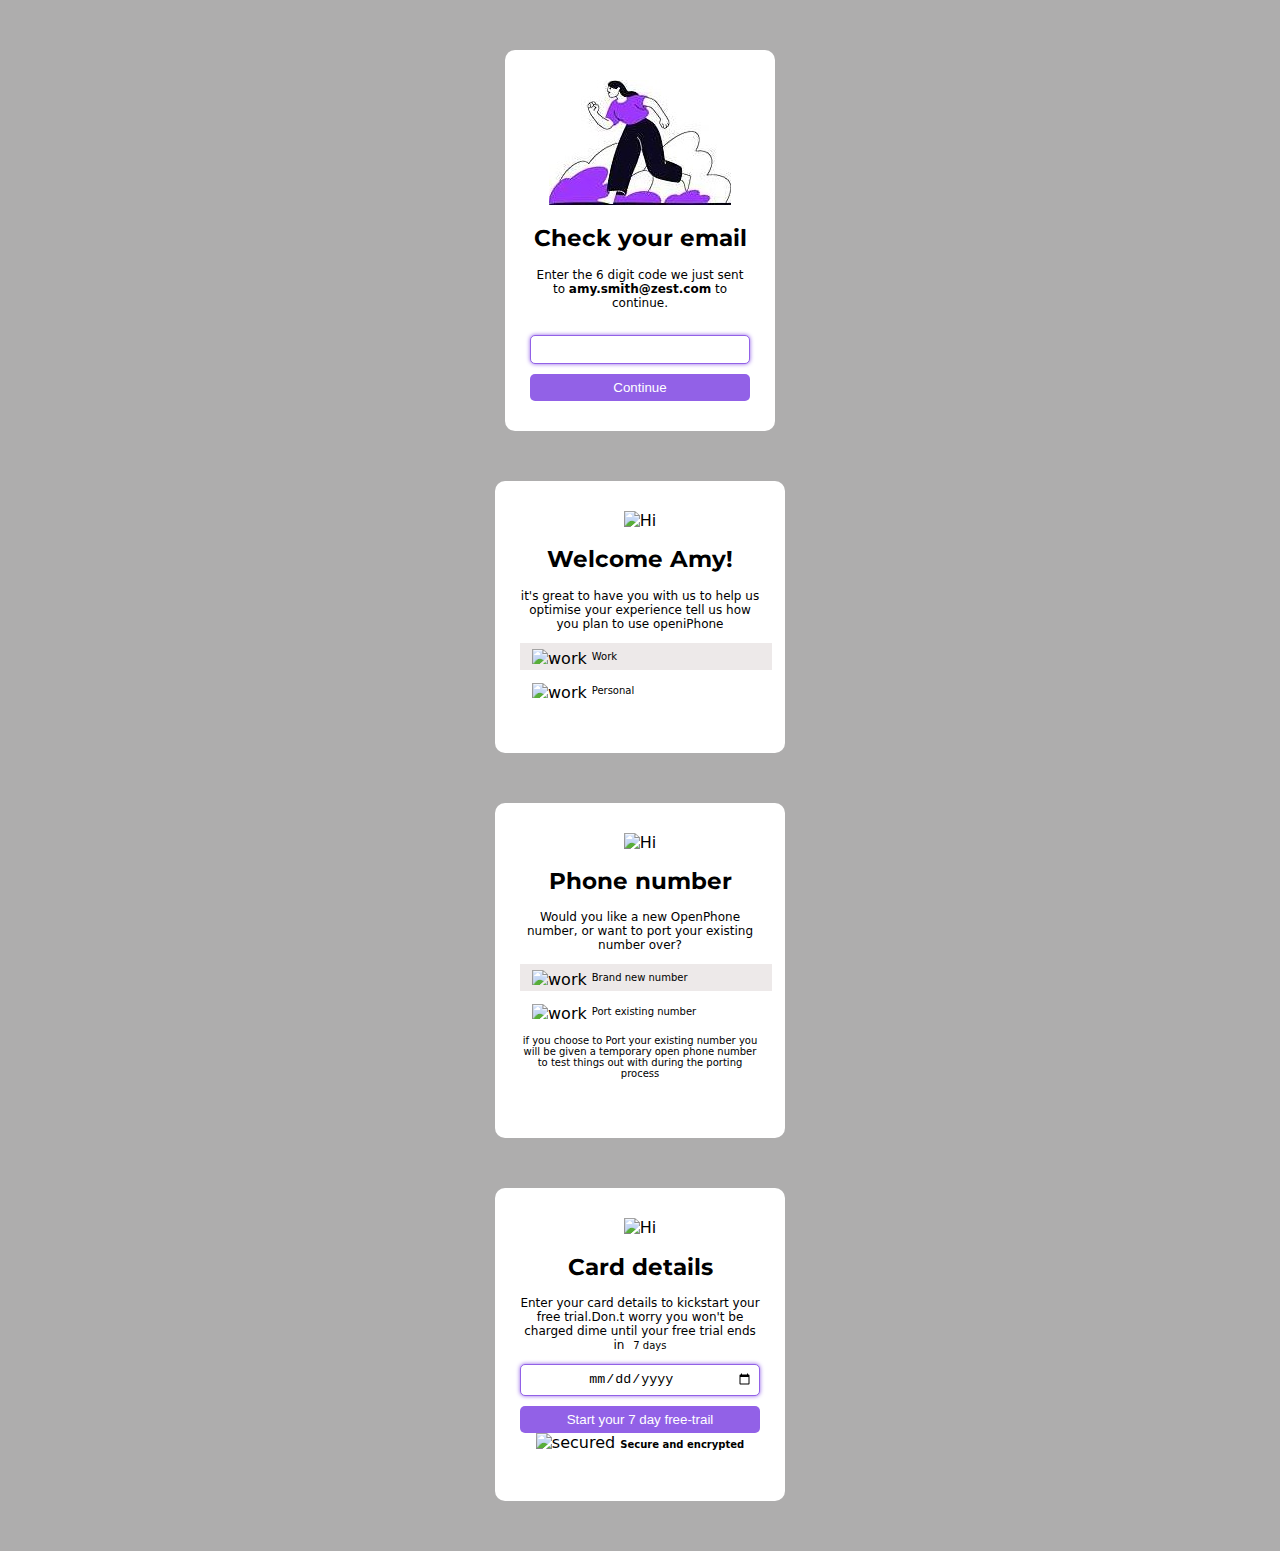
==== index.html @ fbdca4da "Different HTML Cards to view seperately click on the arrow icon provided at the end" ====
<!DOCTYPE html>
<html lang="en">
<head>
    <meta charset="UTF-8">
    <meta name="viewport" content="width=device-width, initial-scale=1.0">
    <title>Cards</title>
    <link rel="stylesheet" href="styles.css">
</head>
<body>
    <div class="welcome-card center">
        <img src="active.jpeg" alt="">
        <div class="description">
            <h1 class="heading">Check your email</h1>
        <p class="paragraph">Enter the 6 digit code we just sent to <span class="email">amy.smith@zest.com</span> to continue.</p>
        </div>
        <input type="text" class="num-input center">
        <button class="continue-btn">Continue</button>
    </div>
    <div class="greeting-card center">
        <img src="https://img.icons8.com/?size=100&id=1H52efUsDX7A&format=png&color=000000" alt="Hi" class="hi-img">
        <h1 class="heading">Welcome Amy!</h1>
        <p class="paragraph">it's great to have you with us to help us optimise your experience tell us how you plan to use openiPhone</p>
        <div class="work">
            <div class="work-designation">
                <img src="https://img.icons8.com/?size=100&id=B2kE1iYkRIiw&format=png&color=000000" alt="work" class="work-icon">
                <span class="designation">Work</span>
            </div>
            <img src="https://img.icons8.com/?size=100&id=39969&format=png&color=000000" alt="" class="arrow">
        </div>
        <div class="personal">
            <div class="work-designation">
                <img src="https://img.icons8.com/?size=100&id=42814&format=png&color=000000" alt="work" class="work-icon">
                <span class="designation">Personal</span>
            </div>
            
        </div>
        <a href="card1.html"><img src="https://img.icons8.com/?size=100&id=39969&format=png&color=000000" alt="" class="arrow-sized"></a>
    </div>
    <div class="greeting-card center">
        <img src="https://img.icons8.com/?size=100&id=1H52efUsDX7A&format=png&color=000000" alt="Hi" class="hi-img">
        <h1 class="heading">Phone number</h1>
        <p class="paragraph">Would you like a new OpenPhone number, or want to port your existing number over?</p>
        <div class="work">
            <div class="work-designation">
                <img src="https://img.icons8.com/?size=100&id=onR70J7T3Dwf&format=png&color=000000" alt="work" class="work-icon">
                <span class="designation">Brand new number</span>
            </div>
            <img src="https://img.icons8.com/?size=100&id=39969&format=png&color=000000" alt="" class="arrow">
        </div>
        <div class="personal">
            <div class="work-designation">
                <img src="https://img.icons8.com/?size=100&id=Ve0uMy6KiHEH&format=png&color=000000" alt="work" class="work-icon">
                <span class="designation">Port existing number</span>
            </div>
        </div>
        <p class="info">if you choose to Port your existing number you will be given a temporary open phone number to test things out with during the porting process</p>
        <a href="card2.html"><img src="https://img.icons8.com/?size=100&id=39969&format=png&color=000000" alt="" class="arrow-sized"></a>
    </div>
    <div class="greeting-card center">
        <img src="https://img.icons8.com/?size=100&id=J1E0SJJ4X9nU&format=png&color=000000" alt="Hi" class="hi-img">
        <h1 class="heading">Card details</h1>
        <p class="paragraph">Enter your card details to kickstart your free trial.Don.t worry you won't be charged dime until your free trial ends in <span class="designation">7 days</span></p>
        <input type="date" class="num-input center" placeholder="Card number">
        <button class="continue-btn">Start your 7 day free-trail</button>
        <img src="https://img.icons8.com/?size=100&id=mUd1IuBnjrTv&format=png&color=000000" alt="secured" class="security">
        <span class="promise">Secure and encrypted</span><br>
        <a href="card3.html"><img src="https://img.icons8.com/?size=100&id=39969&format=png&color=000000" alt="" class="arrow-sized"></a>
    </div>
</body>
</html>
---- styles.css ----
@import url('https://fonts.googleapis.com/css2?family=Montserrat:ital,wght@0,100..900;1,100..900&display=swap');
body {
    margin: 0;
    box-sizing: border-box;
    font-family: system-ui, -apple-system, BlinkMacSystemFont, 'Segoe UI', Roboto, Oxygen, Ubuntu, Cantarell, 'Open Sans', 'Helvetica Neue', sans-serif;
    background: rgb(174, 173, 173);
}
.welcome-card {
    width: 220px;
    background-color: white;
    margin: 50px auto;
    padding: 30px 25px;
    border-radius: 10px;
}
.info {
    font-size: 10px;
}
.center {
    text-align: center;
}
.email {
    font-weight: 800;
}
.heading {
    font-size: 23px;
    font-family: "Montserrat", sans-serif;
    text-decoration: none;
}
.description {
    padding: 0px;
    margin-bottom: 25px;
    text-decoration: none;
}
.num-input {
    width: 100%;
    box-sizing: border-box;
    margin-bottom: 10px;
    padding: 6px;
    border: 1px solid rgb(146, 97, 231);
    outline: rgb(146, 97, 231);
    border-radius: 5px;
    box-shadow: 0px 0px 4px 0px rgb(146, 97, 231);
}
.paragraph {
    font-size: 12px;
    text-decoration: none;
}
.hi-img {
    width: 25px;
}
.continue-btn {
    width: 100%;
    padding: 6px;
    color: white;
    background-color: rgb(146, 97, 231);
    border: none;
    border-radius: 5px;
}
.greeting-card {
    background-color: white;
    margin: 50px auto;
    width: 240px;
    padding: 30px 25px;
    border-radius: 10px;
    text-decoration: none;
}
.work-icon {
    height: 15px;
    margin-left: 6px;
}
.arrow {
    height: 12px;
    margin-right: 6px;
}
.work-designation {
    display: flex;
    align-items: center;
}
.work {
    background-color: rgb(237, 233, 233);
    width: 100%;
    display: flex;
    justify-content: space-between;
    align-items: center;
    padding: 6px;
    margin-bottom: 7px;
}
.designation {
    font-size: 10px;
    align-self: center;
    padding-left: 5px;
}
.personal {
    background-color: transparent;
    width: 100%;
    display: flex;
    justify-content: space-between;
    align-items: center;
    padding: 6px; 
}
.arrow-sized {
    height: 42px;
    margin-right: 6px;
}
.security {
    height: 13px;
}
.promise {
    font-size: 10px;
    font-weight: 600;
}
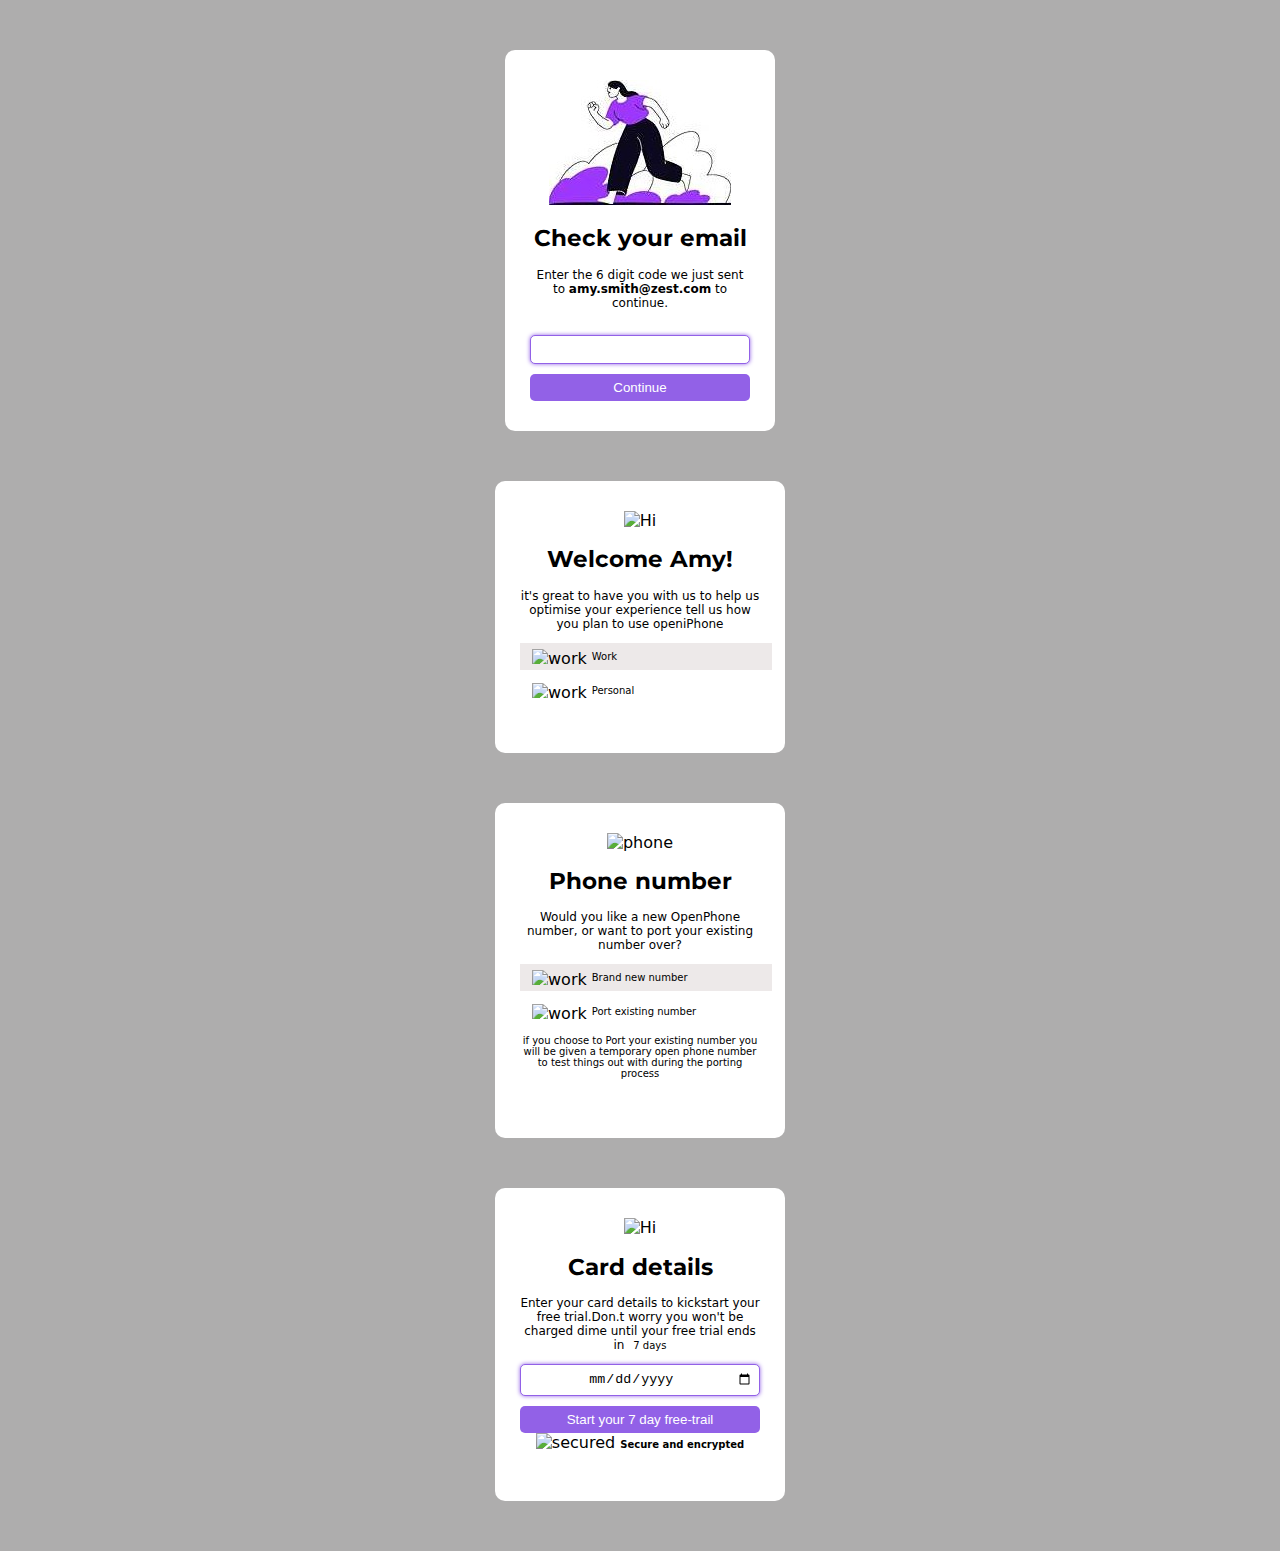
==== commit 252cd165: "Code Updated" ====
--- a/index.html
+++ b/index.html
@@ -37,7 +37,7 @@
         <a href="card1.html"><img src="https://img.icons8.com/?size=100&id=39969&format=png&color=000000" alt="" class="arrow-sized"></a>
     </div>
     <div class="greeting-card center">
-        <img src="https://img.icons8.com/?size=100&id=1H52efUsDX7A&format=png&color=000000" alt="Hi" class="hi-img">
+        <img src="https://img.icons8.com/?size=100&id=I24lanX6Nq71&format=png&color=000000" alt="phone" class="hi-img">
         <h1 class="heading">Phone number</h1>
         <p class="paragraph">Would you like a new OpenPhone number, or want to port your existing number over?</p>
         <div class="work">
